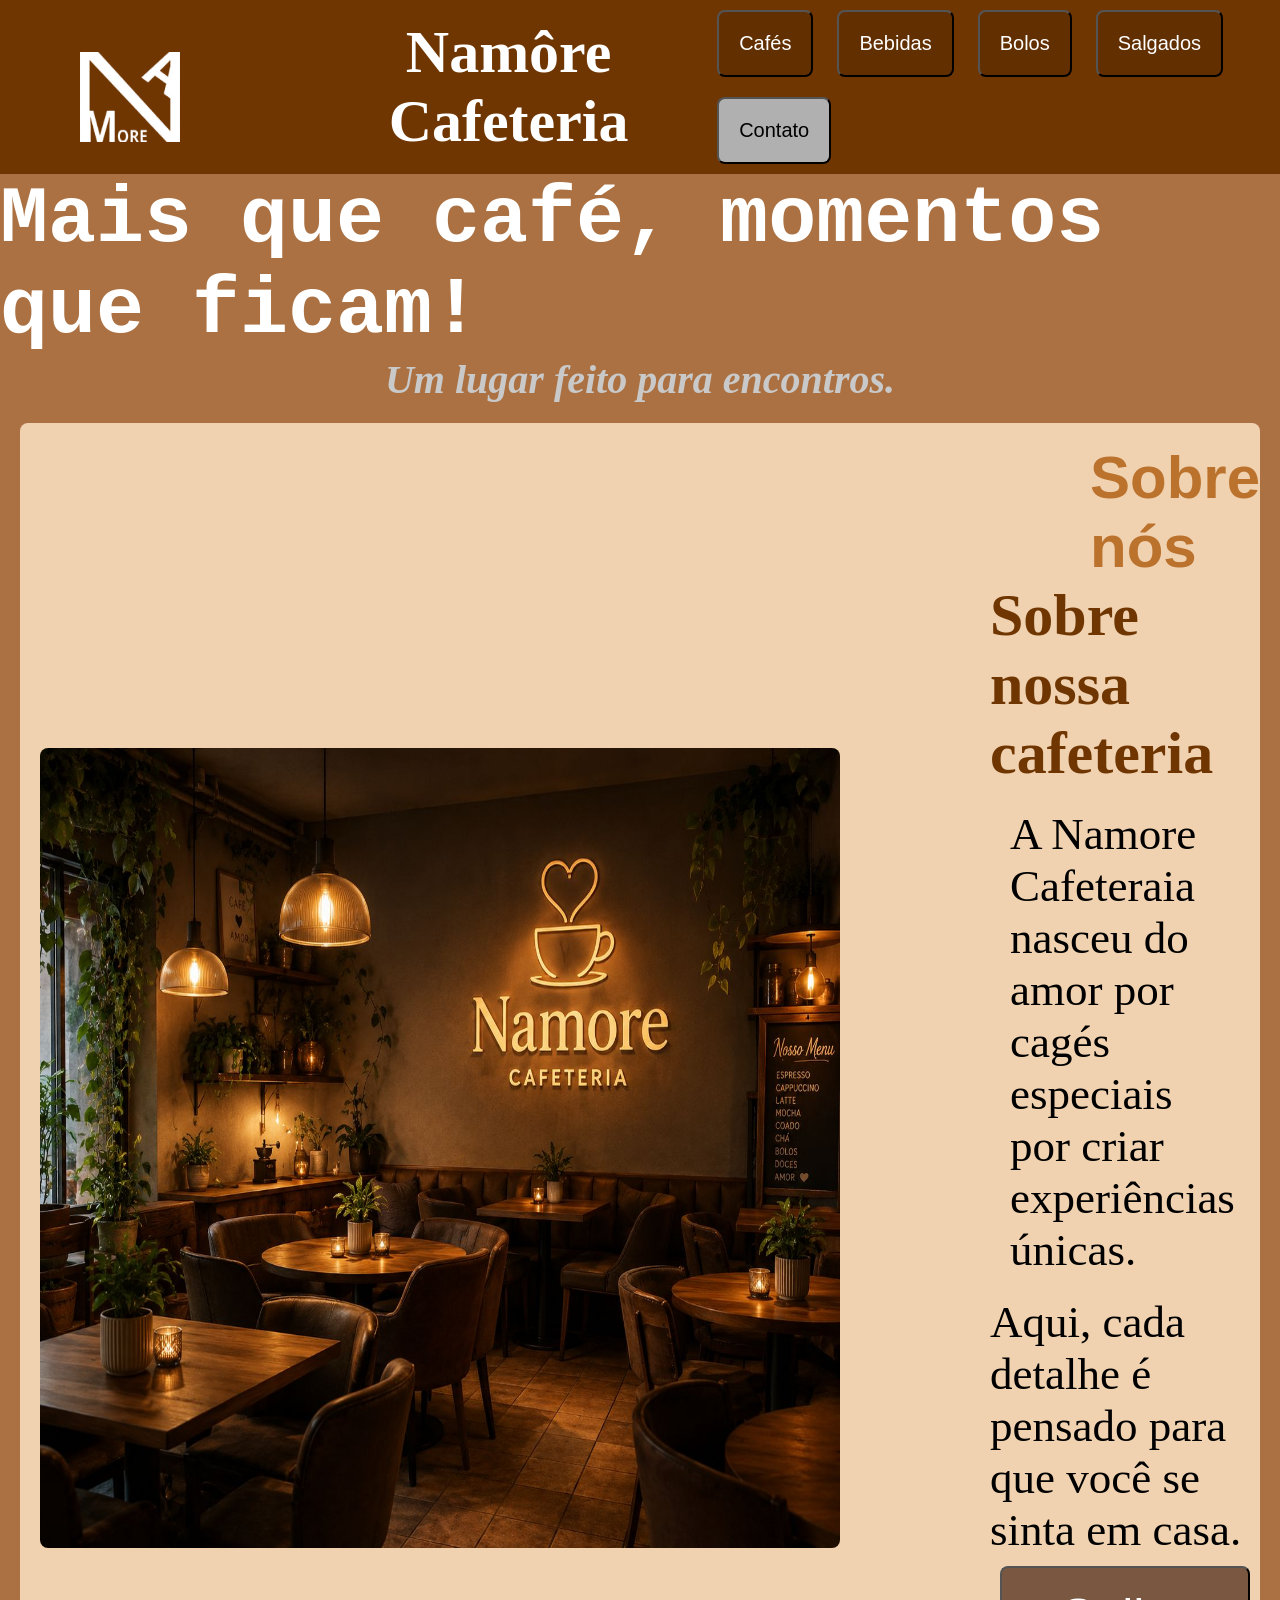
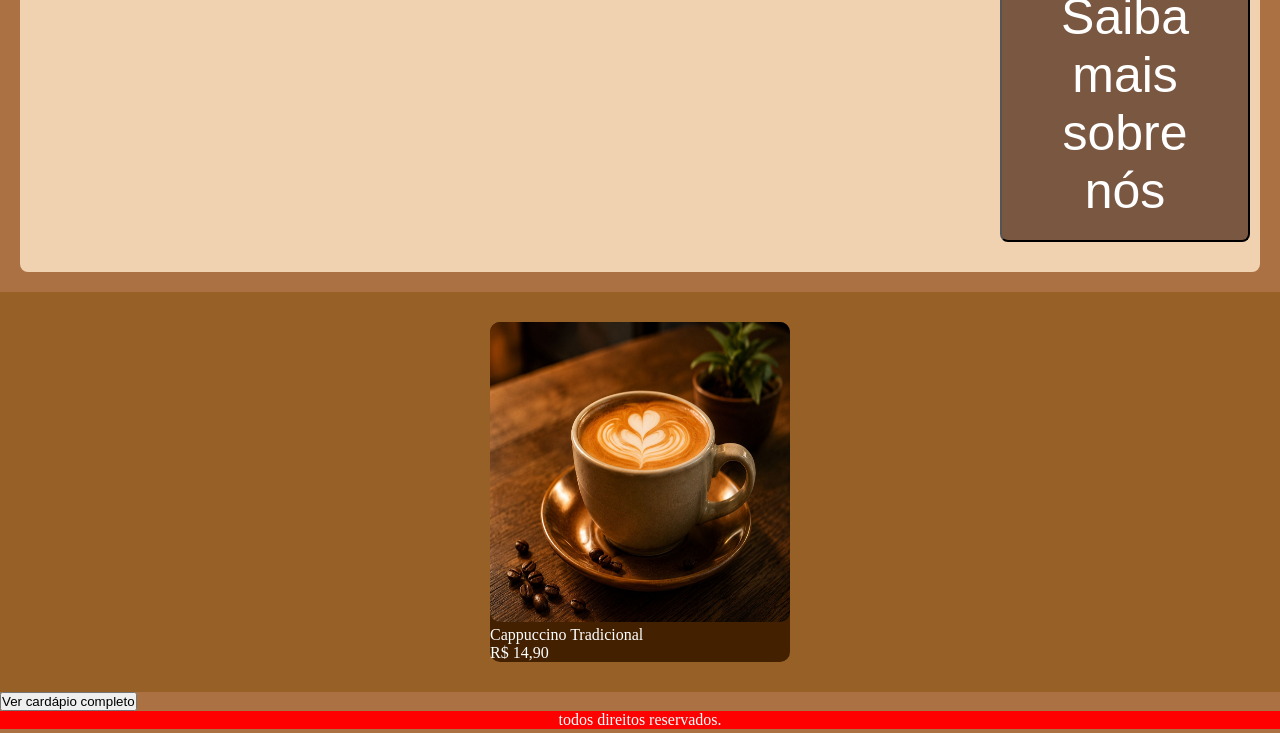
==== index.html @ a0cf293a "juntando com o trabalho do Davi" ====
<!DOCTYPE html>
<html lang="pt-br">
<head>
    <meta charset="UTF-8">
    <meta name="viewport" content="width=device-width, initial-scale=1.0">
    <title>Namôre Página</title>
    <link rel="stylesheet" href="style.css">
</head>
<body>
    <header>
        <div class="logo-nome">
            <img id="logo-cafeteria" src="logo-namore.png" alt="">
        </div>
        <h1 id="nome-cafeteria">Namôre Cafeteria</h1>
        <div class="botoes">
            <button id="produtos">Cafés</button>
            <button id="produtos">Bebidas</button>
            <button id="produtos">Bolos</button>
            <button id="produtos">Salgados</button>
            <button id="botao-contato">Contato</button>
        </div>
    </header>
    <div class="frases">
        <h2 id="frase-principal">Mais que café, momentos que ficam!</h2>
        <h3 id= "frase-secundaria">Um lugar feito para encontros.</h3>
    </div>
    
    <main>
        <section class="sobre">
            <img id="imagem-namore" src="sobre-namore.jpeg" alt="Imagem Namore">
            <div class="descricao">
                <h4>Sobre nós</h4>
                <h3>Sobre nossa cafeteria</h3>
                <p id="p-descricao-cafe">A Namore Cafeteraia nasceu do amor por cagés especiais por criar experiências únicas.</p>
                <p id="p-descricao-detalhe">Aqui, cada detalhe é pensado para que você se sinta em casa.</p>

                <a href="sobre-nos.html"><button id="botao-sobre">Saiba mais sobre nós</button></a>
            </div>
        </section>

        <section class="card-produtos">
            <div id="card-cafe">
                <img id="imagem-cappuccino"src="cappuccino.jpeg" alt="Cappuccino">
                <p id="descricao-produto">Cappuccino Tradicional</p>
                <p id="preco-produto">R$ 14,90</p>
            </div>

        </section>

        <a href="produtos.html"><button>Ver cardápio completo   </button></a>
    </main>

    <footer>
        <p>todos direitos reservados.</p>
    </footer>
</body>
</html>
---- style.css ----
*{
    margin: 0;
    padding: 0;
    box-sizing: border-box;
}

/*TAGS*/
body{
    background-color: rgb(171, 113, 66);
}

header{
    background-color: #703601;
    flex-direction:row;
    display: flex;
    justify-content: space-between;
    align-items: center;
}
footer{
    text-align: center;
    background-color: red;
    color: white;
}
h4{
    font-size: 60px;
    padding-left: 100px;
    color: #bb722d;
    font-family:'Trebuchet MS', 'Lucida Sans Unicode', 'Lucida Grande', 'Lucida Sans', Arial, sans-serif
}
h3{
    font-size: 60px;
    color: #703601;
}

#p-descricao-cafe{
    text-align: start;
    font-size: 45px;
    margin: 20px;
}

#p-descricao-detalhe{
    text-align: start;
    font-size: 45px;
}
/*ID's*/
#nome-cafeteria{
    font-size: 60px;
    padding-left: 50px ;
    display: flex;
    color: white;
    text-align: center;
}

#logo-cafeteria{
    width: 100px;
    height: 90px;
    margin: 20px 80px;
}

#produtos{
    font-size: 20px;
    margin: 10px;
    padding: 20px;
    color: white;
    cursor: pointer;
    background-color: #612F00;

    border-radius: 8px;
}

#botao-contato{
    font-size: 20px;
    margin: 10px;
    padding: 20px;
    color: rgb(0, 0, 0);
    background-color: #b0b0b0;
    cursor: pointer;

    border-radius: 8px;
}

#frase-principal{
    color: #ffffff;
    font-size: 80px;
    font-family:monospace;
}
 #frase-secundaria{
    font-size: 40px;
    font-style: italic;
    color: rgb(201, 201, 201);
 }

 #imagem-namore{
    border-radius: 8px;
    width: 800px;
    height: 800px;
 }

#botao-sobre{
    text-align: center;
    font-size: 50px;
    margin: 10px;
    padding: 20px;
    color: rgb(255, 255, 255);
    background-color: #7a5740;
    cursor: pointer;

    border-radius: 8px;
}

#imagem-cappuccino{
    border-radius: 10px;
    width: 300px;
    height: 300px;
}

#card-cafe{
    border-radius: 10px;
    background-color: #422000;
    margin: 30px;
}

#descricao-produto{
    color: white;
}

#preco-produto{
    color: white;
}
/*CLASSES*/
.frases{
    display: flex;
    align-items: center;
    flex-direction: column;
    
}
.logo-nome{
    margin-top: 20px;
    display: flex;
    align-items: center;
}

.sobre{
    background-color: rgb(240, 210, 176) ;
    margin: 20px;
    padding: 20px;

    border-radius: 8px;

    display: flex;
    align-items: center;
}
.descricao{
    text-align: start;
    display: flex;
    flex-direction: column;
    margin-left: 150px;
}

.card-produtos{
    background-color: #966026;
    display: flex;
    flex-direction: row;
    justify-content: center;
}
/*HOVERS*/
#produtos:hover{
    background-color: #874000;
}

#botao-contato:hover{
    background-color: rgb(222, 222, 222);
    color: black;
}
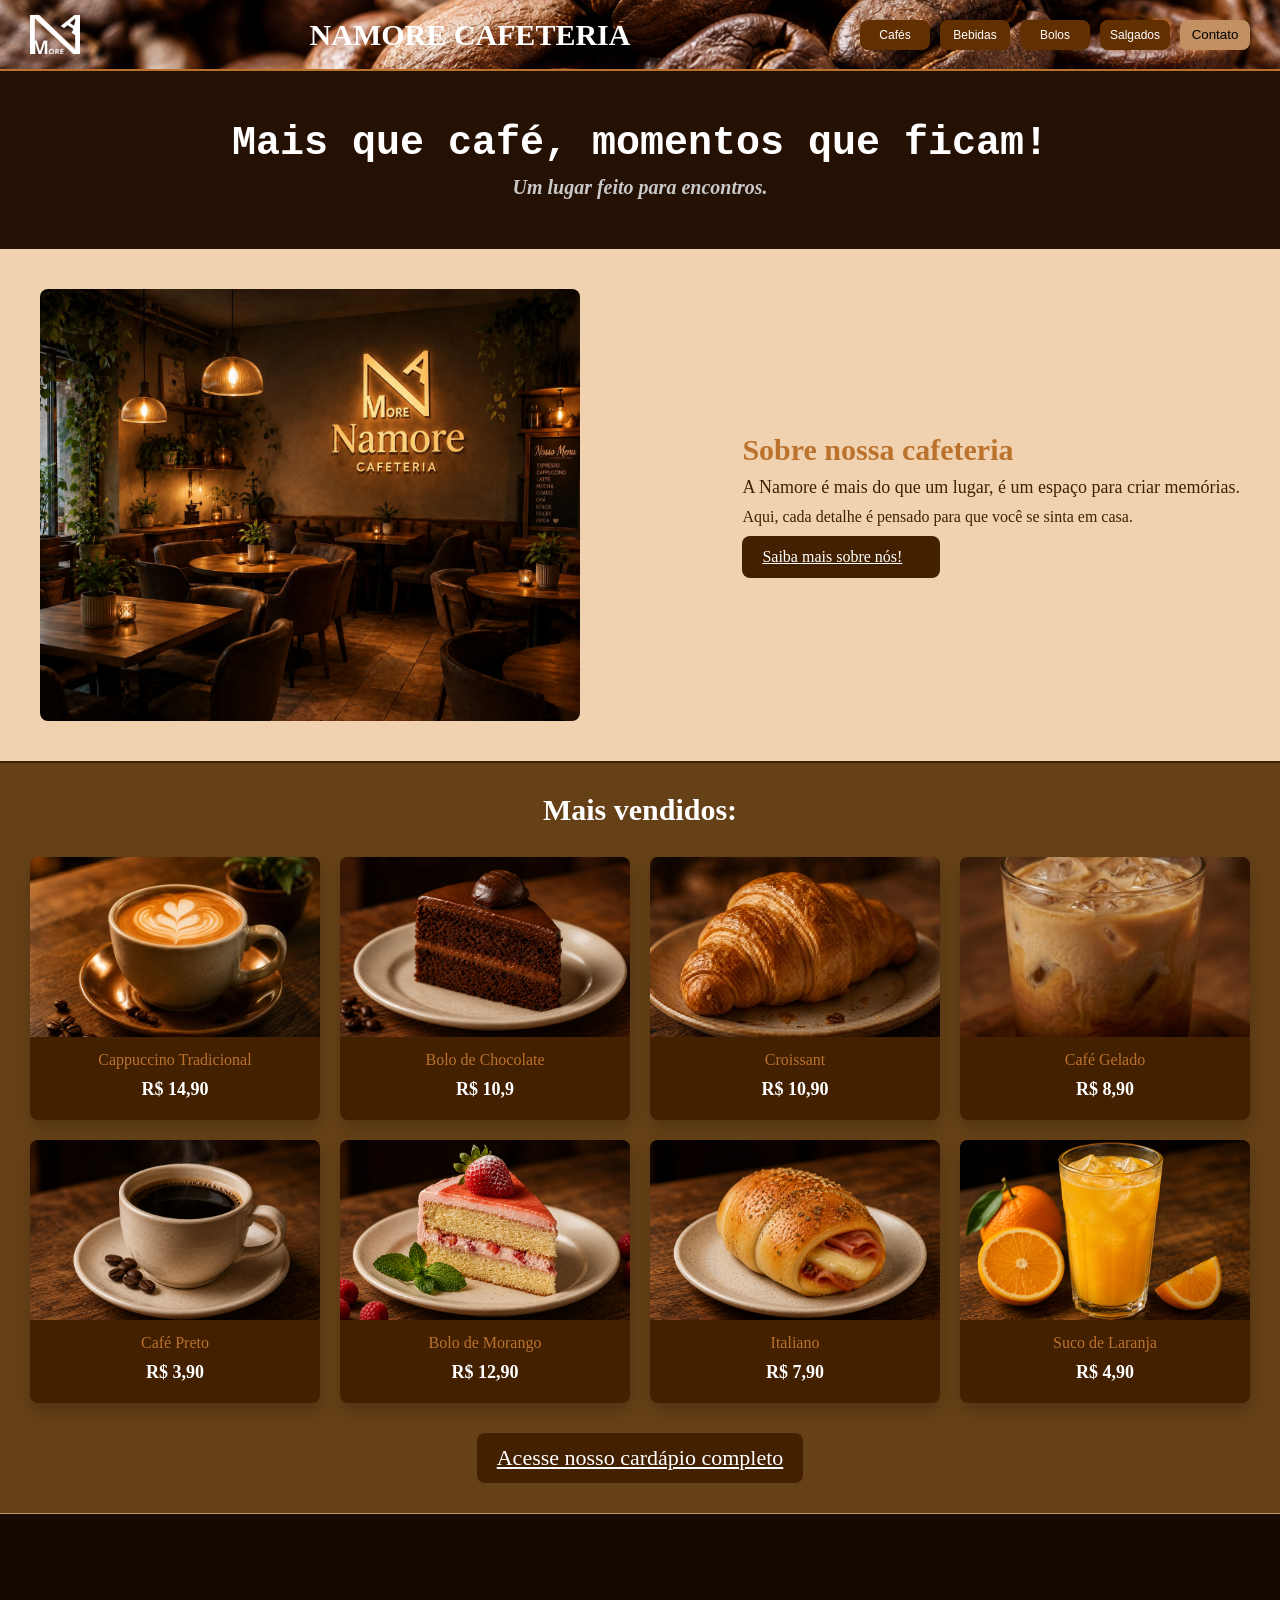
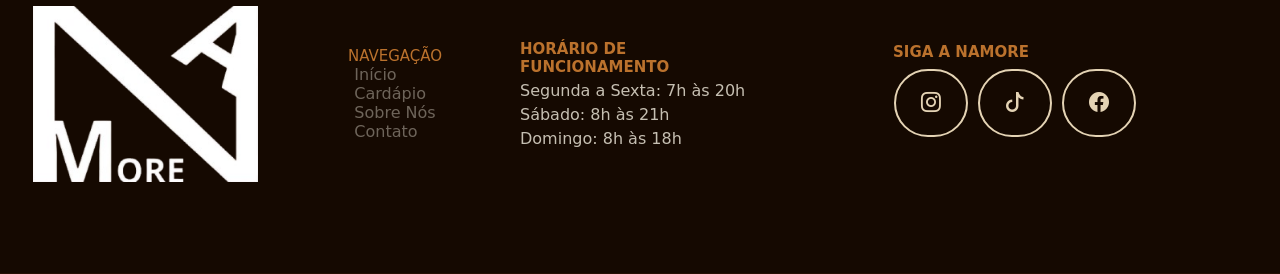
==== commit 02087782: "Arquivos atualizados - 01/06" ====
--- a/index.html
+++ b/index.html
@@ -1,57 +1,143 @@
-<!DOCTYPE html>
-<html lang="pt-br">
-<head>
-    <meta charset="UTF-8">
-    <meta name="viewport" content="width=device-width, initial-scale=1.0">
-    <title>Namôre Página</title>
-    <link rel="stylesheet" href="style.css">
-</head>
-<body>
-    <header>
-        <div class="logo-nome">
-            <img id="logo-cafeteria" src="logo-namore.png" alt="">
-        </div>
-        <h1 id="nome-cafeteria">Namôre Cafeteria</h1>
-        <div class="botoes">
-            <button id="produtos">Cafés</button>
-            <button id="produtos">Bebidas</button>
-            <button id="produtos">Bolos</button>
-            <button id="produtos">Salgados</button>
-            <button id="botao-contato">Contato</button>
-        </div>
-    </header>
-    <div class="frases">
-        <h2 id="frase-principal">Mais que café, momentos que ficam!</h2>
-        <h3 id= "frase-secundaria">Um lugar feito para encontros.</h3>
-    </div>
-    
-    <main>
-        <section class="sobre">
-            <img id="imagem-namore" src="sobre-namore.jpeg" alt="Imagem Namore">
-            <div class="descricao">
-                <h4>Sobre nós</h4>
-                <h3>Sobre nossa cafeteria</h3>
-                <p id="p-descricao-cafe">A Namore Cafeteraia nasceu do amor por cagés especiais por criar experiências únicas.</p>
-                <p id="p-descricao-detalhe">Aqui, cada detalhe é pensado para que você se sinta em casa.</p>
-
-                <a href="sobre-nos.html"><button id="botao-sobre">Saiba mais sobre nós</button></a>
-            </div>
-        </section>
-
-        <section class="card-produtos">
-            <div id="card-cafe">
-                <img id="imagem-cappuccino"src="cappuccino.jpeg" alt="Cappuccino">
-                <p id="descricao-produto">Cappuccino Tradicional</p>
-                <p id="preco-produto">R$ 14,90</p>
-            </div>
-
-        </section>
-
-        <a href="produtos.html"><button>Ver cardápio completo   </button></a>
-    </main>
-
-    <footer>
-        <p>todos direitos reservados.</p>
-    </footer>
-</body>
-</html>+<!DOCTYPE html>
+<html lang="pt-br">
+<head>
+    <meta charset="UTF-8">
+    <meta name="viewport" content="width=device-width, initial-scale=1.0">
+    <title>Namore Cafeteria</title>
+    <link rel="stylesheet" href="style.css">
+    <link rel="stylesheet" href="sobre/style-sobre.css">
+    <link rel="stylesheet" href="https://cdn.jsdelivr.net/npm/bootstrap-icons@1.11.3/font/bootstrap-icons.min.css">
+
+</head>
+<body>
+
+    <header>
+        <div class="logo-nome">
+            <img id="logo-cafeteria" src="img/logo-namore.png" alt="Logo Namore Cafeteria">
+        </div>
+
+        <h1 id="nome-cafeteria">NAMORE CAFETERIA</h1>
+
+        <div class="botoes">
+            <a href="#catalogo-produtos"><button class="botao-produto">Cafés</button></a>
+            <a href="#catalogo-produtos"><button class="botao-produto">Bebidas</button></a>
+            <a href="#catalogo-produtos"><button class="botao-produto">Bolos</button></a>
+            <a href="#catalogo-produtos"><button class="botao-produto">Salgados</button></a>
+            <a href="contato.html"><button class="botao-contato">Contato</button></a>
+        </div>
+    </header>
+
+    <section class="frases">
+        <h2 id="frase-principal">Mais que café, momentos que ficam!</h2>
+        <h3 id="frase-secundaria">Um lugar feito para encontros.</h3>
+    </section>
+
+    <main>
+        <section class="sobre">
+            <img id="imagem-namore" src="img/sobre-namore.png" alt="Imagem da cafeteria Namore">
+            <div class="descricao">
+                <h3>Sobre nossa cafeteria</h3>
+                <p id="p-descricao-cafe">A Namore é mais do que um lugar, é um espaço para criar memórias.</p>
+                <p id="p-descricao-detalhe">Aqui, cada detalhe é pensado para que você se sinta em casa.</p>
+                <a href="sobre-nos.html" class="link-botao">Saiba mais sobre nós!</a>
+            </div>
+        </section>
+
+        <section class="ctlg">
+            <h3 id="catalogo-produtos">Mais vendidos:</h3>
+            <section class="card-produtos">
+
+                <div class="cards">
+                    <img class="imagem-catalogo" src="img/cappuccino.jpeg" alt="Cappuccino Tradicional">
+                    <p class="descricao-produto">Cappuccino Tradicional</p>
+                    <p class="preco-produto">R$ 14,90</p>
+                </div>
+
+                <div class="cards">
+                    <img class="imagem-catalogo" src="img/bolo.png" alt="Bolo de Chocolate">
+                    <p class="descricao-produto">Bolo de Chocolate</p>
+                    <p class="preco-produto">R$ 10,9</p>
+                </div>
+
+                <div class="cards">
+                    <img class="imagem-catalogo" src="img/salgado.png" alt="Croissant">
+                    <p class="descricao-produto">Croissant</p>
+                    <p class="preco-produto">R$ 10,90</p>
+                </div>
+
+                <div class="cards">
+                    <img class="imagem-catalogo" src="img/bebida.png" alt="Café Gelado">
+                    <p class="descricao-produto">Café Gelado</p>
+                    <p class="preco-produto">R$ 8,90</p>
+                </div>
+
+                <div class="cards">
+                    <img class="imagem-catalogo" src="img/cafepreto.png" alt="Café Preto">
+                    <p class="descricao-produto">Café Preto</p>
+                    <p class="preco-produto">R$ 3,90</p>
+                </div>
+
+                <div class="cards">
+                    <img class="imagem-catalogo" src="img/bolo2.png" alt="Bolo de Morango">
+                    <p class="descricao-produto">Bolo de Morango</p>
+                    <p class="preco-produto">R$ 12,90</p>
+                </div>
+
+                <div class="cards">
+                    <img class="imagem-catalogo" src="img/italiano.png" alt="Italiano">
+                    <p class="descricao-produto">Italiano</p>
+                    <p class="preco-produto">R$ 7,90</p>
+                </div>
+
+                <div class="cards">
+                    <img class="imagem-catalogo" src="img/sucolaranja.png" alt="Suco de Laranja">
+                    <p class="descricao-produto">Suco de Laranja</p>
+                    <p class="preco-produto">R$ 4,90</p>
+                </div>
+            </section>
+            <a href="/cardapio/cardapio.html" id="botao-produtos">Acesse nosso cardápio completo</a>
+        </section>
+    </main>
+
+    <footer class="rodape">
+        <div id="logo-rodape">
+            <img src="img/logo-namore.png" alt="">
+        </div>
+
+        <div id="nav-rodape">
+            <h3>NAVEGAÇÃO</h3>
+            <ul>
+                <a href=""><li>Início</li></a>
+                <a href=""><li>Cardápio</li></a>
+                <a href=""><li>Sobre Nós</li></a>
+                <a href=""><li>Contato</li></a>
+            </ul>
+        </div>
+
+        <div id="infos-rodape">
+        <div id="nav-infos">
+            <h3>HORÁRIO DE FUNCIONAMENTO</h3>
+            <ul>
+                <li>Segunda a Sexta: 7h às 20h</li>
+                <li>Sábado: 8h às 21h</li>
+                <li>Domingo: 8h às 18h</li>
+            </ul>
+        </div>
+        </div>
+        
+        <div id="redes-sociais">
+            <h3>SIGA A NAMORE</h3>
+            <div id="icon-redes">
+                <ul>
+                    <a href="https://www.instagram.com" target="_blank"><li><i class="bi bi-instagram"></i></li></a>
+                    <a href="https://www.tiktok.com/" target="_blank"><li><i class="bi bi-tiktok"></i></li></a>
+                    <a href="https://www.facebook.com" target="_blank"><li><i class="bi bi-facebook"></i></li></a>
+                </ul>
+            </div>           
+        </div>
+    </footer>
+</div>
+
+
+</body>
+</html>
--- a/style.css
+++ b/style.css
@@ -1,176 +1,353 @@
-*{
-    margin: 0;
-    padding: 0;
-    box-sizing: border-box;
-}
-
-/*TAGS*/
-body{
-    background-color: rgb(171, 113, 66);
-}
-
-header{
-    background-color: #703601;
-    flex-direction:row;
-    display: flex;
-    justify-content: space-between;
-    align-items: center;
-}
-footer{
-    text-align: center;
-    background-color: red;
-    color: white;
-}
-h4{
-    font-size: 60px;
-    padding-left: 100px;
-    color: #bb722d;
-    font-family:'Trebuchet MS', 'Lucida Sans Unicode', 'Lucida Grande', 'Lucida Sans', Arial, sans-serif
-}
-h3{
-    font-size: 60px;
-    color: #703601;
-}
-
-#p-descricao-cafe{
-    text-align: start;
-    font-size: 45px;
-    margin: 20px;
-}
-
-#p-descricao-detalhe{
-    text-align: start;
-    font-size: 45px;
-}
-/*ID's*/
-#nome-cafeteria{
-    font-size: 60px;
-    padding-left: 50px ;
-    display: flex;
-    color: white;
-    text-align: center;
-}
-
-#logo-cafeteria{
-    width: 100px;
-    height: 90px;
-    margin: 20px 80px;
-}
-
-#produtos{
-    font-size: 20px;
-    margin: 10px;
-    padding: 20px;
-    color: white;
-    cursor: pointer;
-    background-color: #612F00;
-
-    border-radius: 8px;
-}
-
-#botao-contato{
-    font-size: 20px;
-    margin: 10px;
-    padding: 20px;
-    color: rgb(0, 0, 0);
-    background-color: #b0b0b0;
-    cursor: pointer;
-
-    border-radius: 8px;
-}
-
-#frase-principal{
-    color: #ffffff;
-    font-size: 80px;
-    font-family:monospace;
-}
- #frase-secundaria{
-    font-size: 40px;
-    font-style: italic;
-    color: rgb(201, 201, 201);
- }
-
- #imagem-namore{
-    border-radius: 8px;
-    width: 800px;
-    height: 800px;
- }
-
-#botao-sobre{
-    text-align: center;
-    font-size: 50px;
-    margin: 10px;
-    padding: 20px;
-    color: rgb(255, 255, 255);
-    background-color: #7a5740;
-    cursor: pointer;
-
-    border-radius: 8px;
-}
-
-#imagem-cappuccino{
-    border-radius: 10px;
-    width: 300px;
-    height: 300px;
-}
-
-#card-cafe{
-    border-radius: 10px;
-    background-color: #422000;
-    margin: 30px;
-}
-
-#descricao-produto{
-    color: white;
-}
-
-#preco-produto{
-    color: white;
-}
-/*CLASSES*/
-.frases{
-    display: flex;
-    align-items: center;
-    flex-direction: column;
-    
-}
-.logo-nome{
-    margin-top: 20px;
-    display: flex;
-    align-items: center;
-}
-
-.sobre{
-    background-color: rgb(240, 210, 176) ;
-    margin: 20px;
-    padding: 20px;
-
-    border-radius: 8px;
-
-    display: flex;
-    align-items: center;
-}
-.descricao{
-    text-align: start;
-    display: flex;
-    flex-direction: column;
-    margin-left: 150px;
-}
-
-.card-produtos{
-    background-color: #966026;
-    display: flex;
-    flex-direction: row;
-    justify-content: center;
-}
-/*HOVERS*/
-#produtos:hover{
-    background-color: #874000;
-}
-
-#botao-contato:hover{
-    background-color: rgb(222, 222, 222);
-    color: black;
-}
-
-
+* {
+    margin: 0;
+    padding: 0;
+    box-sizing: border-box;
+}
+
+/* Tags */
+body {
+    background-color: #1f0f00;
+    font-family: 'Trebuchet MS', Arial, sans-serif;
+    scroll-behavior: smooth;
+}
+
+header {
+    background-image: url('img/graos.png');
+    background-size: cover;
+    background-position: center;
+    border-bottom: 2px solid #bb722d;
+    display: flex;
+    justify-content: space-between;
+    align-items: center;
+    padding: 15px 30px;
+}
+
+main {
+    background-color: #664117;
+}
+
+footer {
+    background-color: #1f0f00;
+    padding: 20px;
+}
+
+h3 {
+    font-size: 30px;
+    color: #bb722d;
+}
+
+/* Classes */
+.logo-nome {
+    display: flex;
+    align-items: center;
+}
+
+.botoes {
+    display: flex;
+    gap: 10px;
+}
+
+.frases {
+    display: flex;
+    flex-direction: column;
+    align-items: center;
+    margin: 50px 20px;
+    text-align: center;
+}
+
+.sobre {
+    background-color: rgb(240, 210, 176);
+    border-bottom: 2px solid #422000;
+    display: flex;
+    align-items: center;
+    justify-content: space-between;
+    padding: 40px;
+    gap: 40px;
+}
+
+.descricao {
+    display: flex;
+    flex-direction: column;
+    gap: 10px;
+}
+
+.ctlg {
+    text-align: center;
+    padding: 30px;
+}
+
+.card-produtos {
+    display: grid;
+    grid-template-columns: repeat(4, 1fr);
+    gap: 20px;
+    margin-top: 30px;
+}
+
+.cards {
+    background-color: #422000;
+    border-radius: 8px;
+    overflow: hidden;
+    box-shadow: 1px 8px 16px rgba(0, 0, 0, 0.2);
+    transition: transform 0.3s ease;
+}
+
+.cards:hover {
+    transform: translateY(-5px);
+}
+
+.imagem-catalogo {
+    width: 100%;
+
+    height: 180px;
+
+    object-fit: cover;
+}
+
+.descricao-produto {
+    font-size: 16px;
+    color: #bb722d;
+    margin-top: 10px;
+}
+
+.preco-produto {
+    font-size: 18px;
+    color: white;
+    font-weight: bold;
+    margin: 10px 0 20px;
+}
+
+.informacoes {
+    background-color: #301700;
+    display: flex;
+    justify-content: space-between;
+    gap: 40px;
+    padding: 50px;
+    border-radius: 8px;
+}
+
+.informacoes-navegacao {
+    display: flex;
+    flex-direction: column;
+    gap: 15px;
+}
+
+.informacoes-social {
+    display: flex;
+    flex-direction: column;
+    gap: 15px;
+}
+
+.informacoes-contato {
+    display: flex;
+    flex-direction: column;
+    gap: 10px;
+    color: white;
+}
+
+.inf {
+    margin-bottom: 15px;
+}
+
+.botao-navegacao {
+    color: #dbdbdb;
+    transition: color 0.3s ease;
+}
+
+.botao-navegacao:hover {
+    color: white;
+}
+
+.botao-social {
+    color: #dbdbdb;
+    transition: color 0.3s ease;
+}
+
+.botao-social:hover {
+    color: white;
+}
+
+.link-botao {
+    display: inline-block;
+    background-color: #422000;
+    color: white;
+    width: 198px;
+    border: none;
+    border-radius: 8px;
+    padding: 12px 20px;
+    cursor: pointer;
+    transition: background-color 0.3s ease;
+}
+
+.link-botao:hover {
+    background-color: #874000;
+}
+
+.botao-produto {
+    font-size: 12px;
+    width: 70px;
+    height: 30px;
+    color: white;
+    background-color: #612f00;
+    border: none;
+    border-radius: 8px;
+    cursor: pointer;
+    transition: background-color 0.3s ease;
+}
+
+.botao-produto:hover {
+    background-color: #874000;
+}
+
+/* IDs */
+
+.botao-contato {
+    width: 70px;
+    height: 30px;
+    border: none;
+    border-radius: 8px;
+    background-color: #c29061;
+    color: rgb(0, 0, 0);
+    cursor: pointer;
+    transition: background-color 0.3s ease;
+}
+
+#botao-contato:hover {
+    background-color: #6b4a2d;
+    color: whitesmoke;
+}
+
+#logo-cafeteria {
+    width: 50px;
+    height: auto;
+}
+
+#nome-cafeteria {
+    color: white;
+    font-size: 30px;
+}
+
+#frase-principal {
+    color: white;
+    font-size: 40px;
+    font-family: monospace;
+}
+
+#frase-secundaria {
+    color: rgb(201, 201, 201);
+    font-size: 20px;
+    font-style: italic;
+    margin-top: 10px;
+}
+
+#imagem-namore {
+    width: 45%;
+    border-radius: 8px;
+}
+
+#p-descricao-cafe {
+    font-size: 18px;
+    color: #422000;
+}
+
+#p-descricao-detalhe {
+    font-size: 16px;
+    color: #422000;
+}
+
+#catalogo-produtos {
+    color: white;
+    margin-bottom: 10px;
+}
+
+#botao-produtos {
+    display: inline-block;
+    background-color: #422000;
+    color: white;
+    border: none;
+    border-radius: 8px;
+    padding: 12px 20px;
+    margin-top: 30px;
+    cursor: pointer;
+    transition: background-color 0.3s ease;
+    font-size: 22px;
+    font-family: Georgia, serif;
+}
+
+#botao-produtos:hover {
+    background-color: #874000;
+}
+
+#botao-sobre {
+    display: inline-block;
+    background-color: #422000;
+    color: white;
+    border: none;
+    border-radius: 8px;
+    padding: 12px 20px;
+    cursor: pointer;
+    transition: background-color 0.3s ease;
+}
+
+#botao-sobre:hover {
+    background-color: #874000;
+}
+
+/* Responsividade */
+
+@media (max-width: 1024px) {
+
+    .card-produtos {
+        grid-template-columns: repeat(2, 1fr);
+    }
+
+    .sobre {
+        flex-direction: column;
+
+        text-align: center;
+    }
+
+    #imagem-namore {
+        width: 100%;
+    }
+
+    .informacoes {
+        flex-direction: column;
+
+        text-align: center;
+    }
+}
+
+@media (max-width: 768px) {
+
+    header {
+        flex-direction: column;
+
+        gap: 20px;
+    }
+
+    .botoes {
+        flex-wrap: wrap;
+
+        justify-content: center;
+    }
+
+    .card-produtos {
+        grid-template-columns: 1fr;
+    }
+
+    #nome-cafeteria {
+        text-align: center;
+    }
+
+    #frase-principal {
+        font-size: 30px;
+    }
+
+    #frase-secundaria {
+        font-size: 18px;
+    }
+
+    h3 {
+        font-size: 24px;
+    }
+}
--- a/sobre/style-sobre.css
+++ b/sobre/style-sobre.css
@@ -0,0 +1,750 @@
+
+
+body{
+    background-color: #251004;
+    margin: 0 auto !important;
+font-family: "Palatino Linotype", "Book Antiqua", Palatino, serif;
+    
+}
+
+.sobre-nos{
+    background-image: 
+
+    url(https://i.ibb.co/mVFFkJDJ/background-sobre.png);
+    
+    background-size: cover;
+    background-color: #302e2e54;
+    display: flex;
+    align-items: center;
+    box-shadow:
+  0px 8px 15px -5px rgba(0, 0, 0, 1);
+}
+
+.sobre-nos h1{
+    font-weight: lighter;
+}
+
+#txt-sobre{
+    margin: 20vh;
+    z-index: 1;
+    padding: 90px;
+    text-shadow: 2px 2px 9px #000000;
+    border-radius: 90px;
+}
+
+#txt-sobre h1{
+    color: #fff;   
+    font-size: 90px;
+    z-index: 1;
+    margin-bottom: -20px;
+}
+
+#txt-sobre p{
+    color: #fff;
+    font-size: 22px;
+    text-align: left;
+    width: 80%;
+    font-family: sans-serif;
+}
+
+#txt-sobre button{
+    width: 220px;
+    height: 40px;
+    background-color: #6f624e;
+    border: none;
+    border-radius: 9px;
+    cursor: pointer;    
+    margin: 5px;
+    color: #fff;
+    font-weight: lighter;
+    font-size: 15px;
+}
+
+#txt-sobre button:hover{
+    scale: 1.05;
+    transition: 0.6s;
+}
+
+
+#nossa-historia{
+    background-color: #F6EFE8;
+    height: 100vh;  
+    display: flex;
+    align-items: center;
+    width: 100%;
+}
+
+#txt-nossa-historia{
+    width: 50%;
+    margin: 15%;
+}    
+#txt-nossa-historia p{
+    font-size: 17px;
+    width: 100%;    
+    text-align: justify;
+    font-family: sans-serif;
+
+}
+
+#txt-nossa-historia h3{
+    color: #251004;
+    font-size: 50px;
+    width: 100%;
+    margin-bottom: 15px;
+    text-align: left;
+}
+
+#img-nossa-historia{
+    width: 50%;
+}
+
+#img-nossa-historia img{
+    border-radius: 30px;
+    width: 450px;
+    margin-top: 30px;  
+    margin-right: 150px;
+}
+
+#ns{
+    color:  #b89b72;
+}
+
+#linha {
+    margin-top: -6  0px !important;
+}
+
+.nossos-valores{
+    background-color: #ecd9c7;
+    align-items: center;
+    justify-content: center;
+    display: flex;
+    flex-direction: column;
+    height: 50vh;
+
+}
+
+.nossos-valores p{
+
+}
+
+.nossos-valores h4{
+    font-size: 22px;
+    text-align: center;
+    padding-top: 30px;
+}
+
+.nossos-valores h3{
+    margin-top: -2px;
+    color: #3e372c;
+}
+
+#valores{
+    display: flex;
+    align-items: center;
+    justify-content: center;
+    margin: 0 auto;
+}
+
+#titulo-valores{
+}
+
+#valores .box{
+    width: 250px;
+    margin: 50px;
+    margin-top: 20px;
+}
+
+#valores .box{
+    text-align: center;
+}
+
+.box h3{
+    font-size: 32px;
+}
+.box p{
+    font-size: 18px;
+}
+#box img{
+    width: 190px;
+}
+
+.bi-flower1{
+    font-size: 25px;
+    color:  #b89b72;
+}
+
+i{
+    color: #4d2109;
+    z-index: 1;
+    font-size: 35px;
+}
+
+#divisoria-horizontal{
+    display: flex;
+}
+
+.divider{
+    display: flex;
+    align-items: center;
+    gap: 15px;
+}
+
+.divider::before,
+.divider::after{
+    content: "";
+    width: 80px;
+    height: 2px;
+    background-color: #b89b72;
+}
+
+.divider span{
+    color: #b89b72;
+    font-size: 18px;
+}
+
+/*---*/
+
+.divider2{
+    display: flex;
+    align-items: center;
+    justify-content: center;
+    gap: 15px;
+    margin: -10px 0;
+}
+
+.divider22::before,
+.divider2::after{
+    content: "";
+    width: 2px;
+    height: 150px;
+    background-color: #bda5848a;
+}
+
+.divider2 span{
+    color: #b89b72;
+    font-size: 18px;
+}
+
+.container{
+    width: 1080px !important;
+    max-width: 1200px!important;      
+    margin: 0 auto!important;         
+    padding: 0 20px!important;
+}
+
+.nossa-promessa{
+    background-image: url(https://i.ibb.co/Q4d7Xdm/fachada-loja2.png);
+    background-size: cover;    
+    height: 50vh;
+    align-items: center;
+    justify-content: center;
+    display: flex;
+    flex-direction: column;
+
+}
+
+#txt-promessa {
+    color: #e4e4e4;
+    width: 50%;     
+    margin-left: 100vh;
+    
+}
+
+#txt-promessa h3{
+    font-size: 38px;
+    width: 60%;
+    font-weight: lighter;
+    margin: 15px 0px;
+}
+
+#txt-promessa p{
+    font-family: system-ui, -apple-system, BlinkMacSystemFont, 'Segoe UI', Roboto, Oxygen, Ubuntu, Cantarell, 'Open Sans', 'Helvetica Neue', sans-serif;
+    width: 55vh;
+    font-weight: 400;
+
+}
+
+.rodape{
+    background-color: #150901;
+    height: 40vh;
+    display: flex;
+    justify-content: space-between;
+    border-top: 1px solid #b89b72;
+}
+
+#logo-rodape{
+    width: 25%;
+    justify-content: center;
+    align-items: center;
+    display: flex;
+
+}
+
+#logo-rodape img{
+    width: 25vh;
+}
+
+#nav-rodape{
+    width: 25%;
+    justify-content: center;
+    align-items: center;
+    display: flex;
+    flex-direction: column;
+    color: #b89b72;
+    }
+
+#nav-rodape h3{
+    font-family: system-ui, -apple-system, BlinkMacSystemFont, 'Segoe UI', Roboto, Oxygen, Ubuntu, Cantarell, 'Open Sans', 'Helvetica Neue', sans-serif;
+    font-weight: 500;
+    font-size: 15px;
+}
+
+#nav-rodape ul{
+    list-style-type: none;
+}
+#nav-rodape li{
+    color: #e2dccedc;
+    font-family: system-ui, -apple-system, BlinkMacSystemFont, 'Segoe UI', Roboto, Oxygen, Ubuntu, Cantarell, 'Open Sans', 'Helvetica Neue', sans-serif;
+    font-weight: 500;
+}
+
+#nav-rodape a{
+    text-decoration: none;
+        opacity: 0.5;
+
+    }
+
+#nav-rodape a:hover{
+    cursor: pointer;
+    opacity: 1;
+    transition: 0.5s;
+}
+#infos-rodape{
+    width: 25%;
+    justify-content: center;
+    align-items: center;
+    display: flex;
+    flex-direction: column;
+    color: #b89b72;
+    }
+
+#nav-infos h3{
+    font-family: system-ui, -apple-system, BlinkMacSystemFont, 'Segoe UI', Roboto, Oxygen, Ubuntu, Cantarell, 'Open Sans', 'Helvetica Neue', sans-serif;
+    font-size: 15px;
+}
+
+#nav-infos li {
+    list-style-type: none;
+    color: #e2dccedc;
+    margin-top: 5px;
+    font-family: system-ui, -apple-system, BlinkMacSystemFont, 'Segoe UI', Roboto, Oxygen, Ubuntu, Cantarell, 'Open Sans', 'Helvetica Neue', sans-serif;
+    font-weight: 500;
+}
+
+#redes-sociais{
+    width: 25%;
+    justify-content: center;
+    align-items: center;
+    display: flex;
+    flex-direction: column;
+    color: #b89b72;
+    margin: 90px;
+}
+
+#redes-sociais h3{
+    font-family: system-ui, -apple-system, BlinkMacSystemFont, 'Segoe UI', Roboto, Oxygen, Ubuntu, Cantarell, 'Open Sans', 'Helvetica Neue', sans-serif;
+    font-size: 15px;
+    margin-left: -12vh;
+    
+}
+
+#icon-redes{
+    padding: 30px;
+}
+
+#icon-redes ul{
+    display: flex;
+    
+}
+
+#icon-redes li {
+    list-style-type: none;
+    color: #e2dccedc;
+    font-family: system-ui, -apple-system, BlinkMacSystemFont, 'Segoe UI', Roboto, Oxygen, Ubuntu, Cantarell, 'Open Sans', 'Helvetica Neue', sans-serif;
+}
+
+#icon-redes{
+
+}
+
+#icon-redes i{
+    font-size: 20px;
+    padding: 20px 25px;
+    border: 2px solid #e4d3b4;
+    border-radius: 90px;
+    margin: 5px;
+    color:  #e4d3b4;;
+}
+
+@media (max-width: 768px) {
+    .container {
+    }
+
+    .sobre-nos{
+        height: 95vh;
+        background-position: -85vh !important;
+    }
+
+
+    #txt-sobre{
+        margin: 0 !important;
+        padding: none;
+        margin-top: 90px !important;
+    }
+
+    #txt-sobre h1{
+        font-size: 48px !important;
+        margin-bottom: none !important;
+        text-align: left;
+    }
+
+    #txt-sobre p{
+        font-size: 18px;
+        width: 100%;
+        text-align: left;
+        padding-top:20px;
+        padding-bottom: 20px;
+    }
+
+
+    #txt-sobre button{
+    width: 220px;
+    height: 40px;
+    background-color: #6f624e;
+    border: none;
+    border-radius: 9px;
+    cursor: pointer;    
+    margin: -5px;
+    color: #fff;
+    font-weight: lighter;
+    font-size: 15px;
+    justify-content: center;
+}
+
+    #txt-sobre button:hover{
+    scale: 1.05;
+    transition: 0.6s;
+}
+
+
+
+    #nossa-historia{
+    background-color: #F6EFE8;
+    height: 100vh;  
+    display: block !important;
+    padding-left: 50px;
+    }
+
+#txt-nossa-historia{
+    display: block;
+    margin: 0 auto;
+    width: 100%;
+}    
+#txt-nossa-historia p{
+    font-size: 16px;
+    width: 80%;    
+    text-align: justify;
+    font-family: sans-serif;
+
+}
+
+#txt-nossa-historia h3{
+    color: #251004;
+    font-size: 40px;
+    width: 100% !important;
+    text-align: left;
+    
+
+}
+
+#img-nossa-historia{
+    
+}
+
+#img-nossa-historia img{
+    width: 35vh;
+    margin: 0 auto;
+    display: flex;
+    align-items: center;
+    margin-top: 30px;
+}
+
+#ns{
+    text-align: left !important;
+    color:  #b89b72;
+    padding-top: 30px;
+    padding-bottom: 5px;
+}
+
+#linha {
+    margin-top: -2  0px !important;
+}
+
+.divider{
+    align-items: center;
+    gap: 45px;
+    margin-top: -15px;
+}
+
+
+.nossos-valores{
+    display: flex !important;
+    flex-direction: column !important;
+    height: 150vh;
+
+}
+
+.nossos-valores p{
+
+}
+
+.nossos-valores h4{
+    font-size: 22px;
+    text-align: center;
+    padding-top: 10px !important;
+    padding-bottom: 20px;
+    
+}
+
+.nossos-valores h3{
+    margin-top: 2px !important;
+    color: #3e372c;
+    padding:5px;
+}
+
+#valores{
+    display: block !important;
+    align-items: center;
+    justify-content: center;
+    margin: 0 auto;
+}
+
+#titulo-valores{
+}
+
+#valores .box{
+    padding: 5px;
+}
+
+#valores .box{
+    text-align: center;
+}
+
+.box h3{
+    font-size: 32px;
+}
+.box p{
+    font-size: 18px;
+}
+#box img{
+    width: 190px;
+}
+
+.bi-flower1{
+    font-size: 25px;
+    color:  #b89b72;
+}
+
+i{
+    color: #4d2109;
+    z-index: 1;
+    font-size: 35px;
+}
+
+#divisoria-horizontal{
+    display: flex;
+}
+
+.divider{
+    display: flex;
+    align-items: center;
+    gap: 15px;
+}
+
+.divider::before,
+.divider::after{
+    content: "";
+    width: 110px;
+    height: 2px;
+    background-color: #b89b72;
+}
+
+.divider span{
+    color: #b89b72;
+    font-size: 18px;
+}
+
+.divider2{
+    display: none;
+
+}
+.container{
+    width: 100% !important;
+    margin: 0 auto!important;         
+    padding: 0px 20px!important;
+            flex-direction: column; 
+
+}
+
+.nossa-promessa{
+    background-image: url(https://i.ibb.co/Q4d7Xdm/fachada-loja2.png);
+    background-size: cover;    
+    height: 65vh !important;
+    display: block !important;
+    background-position: -80vh;
+    width: 100% !important;
+    display: grid !important;
+}
+
+#txt-promessa {
+    color: #e4e4e4;
+    margin: 0 auto !important;  
+    width: 80% !important;
+    margin-left: 0vh;  
+}
+
+#txt-promessa h3{
+    font-size: 28px;
+    font-weight: bold;
+    width: 100%;
+    text-align: left;
+}
+
+#txt-promessa p{
+    font-family: system-ui, -apple-system, BlinkMacSystemFont, 'Segoe UI', Roboto, Oxygen, Ubuntu, Cantarell, 'Open Sans', 'Helvetica Neue', sans-serif;
+    font-weight: 400;
+    text-align: left;
+    width: 100% !important;
+    font-size: 14px !important;
+    
+}
+
+.rodape{
+    background-color: #150901;
+    height: 60vh;
+    display: flex;
+    border-top: 1px solid #b89b72;
+    width: 100% !important;
+    justify-content: center !important;
+    flex-direction: column;
+}
+
+
+#logo-rodape{
+    width: 100%;
+    justify-content: center;
+    align-items: center;
+}
+
+#logo-rodape img{
+    width: 15vh;
+}
+
+#nav-rodape{
+    display: none;
+    }
+
+#nav-rodape h3{
+    font-family: system-ui, -apple-system, BlinkMacSystemFont, 'Segoe UI', Roboto, Oxygen, Ubuntu, Cantarell, 'Open Sans', 'Helvetica Neue', sans-serif;
+    font-weight: 500;
+    margin-bottom: -5px;
+    font-size: 15px;
+    margin-left: -6vh;
+}
+
+#nav-rodape ul{
+    list-style-type: none;
+}
+#nav-rodape li{
+    margin-left: -11vh;
+    color: #e2dccedc;
+    font-family: system-ui, -apple-system, BlinkMacSystemFont, 'Segoe UI', Roboto, Oxygen, Ubuntu, Cantarell, 'Open Sans', 'Helvetica Neue', sans-serif;
+    font-weight: 500;
+}
+
+#nav-rodape a{
+    text-decoration: none;
+        opacity: 0.5;
+
+    }
+
+#nav-rodape a:hover{
+    cursor: pointer;
+    opacity: 1;
+    transition: 0.5s;
+}
+#infos-rodape{
+    width: 100%;
+    justify-content: center;
+    align-items: center;
+    display: flex;
+    flex-direction: column;
+    color: #b89b72;
+    }
+
+#nav-infos h3{
+    font-family: system-ui, -apple-system, BlinkMacSystemFont, 'Segoe UI', Roboto, Oxygen, Ubuntu, Cantarell, 'Open Sans', 'Helvetica Neue', sans-serif;
+    font-size: 15px;
+    text-align: center;
+}
+
+#nav-infos li {
+    list-style-type: none;
+    margin-left: -5vh;
+    color: #e2dccedc;
+    margin-top: 5px;
+    font-family: system-ui, -apple-system, BlinkMacSystemFont, 'Segoe UI', Roboto, Oxygen, Ubuntu, Cantarell, 'Open Sans', 'Helvetica Neue', sans-serif;
+    font-weight: 500;
+    text-align: center;
+}
+
+#redes-sociais{
+    width: 100%;
+    display: flex;
+    color: #b89b72;
+    margin: 0 auto !important;
+}
+
+#redes-sociais h3{
+    font-family: system-ui, -apple-system, BlinkMacSystemFont, 'Segoe UI', Roboto, Oxygen, Ubuntu, Cantarell, 'Open Sans', 'Helvetica Neue', sans-serif;
+    font-size: 15px;
+    margin: 0 auto !important;
+    margin-left: 16vh !important;
+}
+
+#icon-redes ul{
+    display: flex;
+    width: 100%;
+}
+
+#icon-redes li {
+    list-style-type: none;
+    color: #e2dccedc;
+    font-family: system-ui, -apple-system, BlinkMacSystemFont, 'Segoe UI', Roboto, Oxygen, Ubuntu, Cantarell, 'Open Sans', 'Helvetica Neue', sans-serif;
+}
+
+#icon-redes{
+    margin: 0 auto !important;
+    align-items: center;
+    margin-left: 5vh !important;
+}
+
+#icon-redes i{
+    font-size: 20px;
+    padding: 20px 25px;
+    border: 2px solid #e4d3b4;
+    border-radius: 90px;
+    margin: 5px;
+    color:  #e4d3b4;;
+}
+}
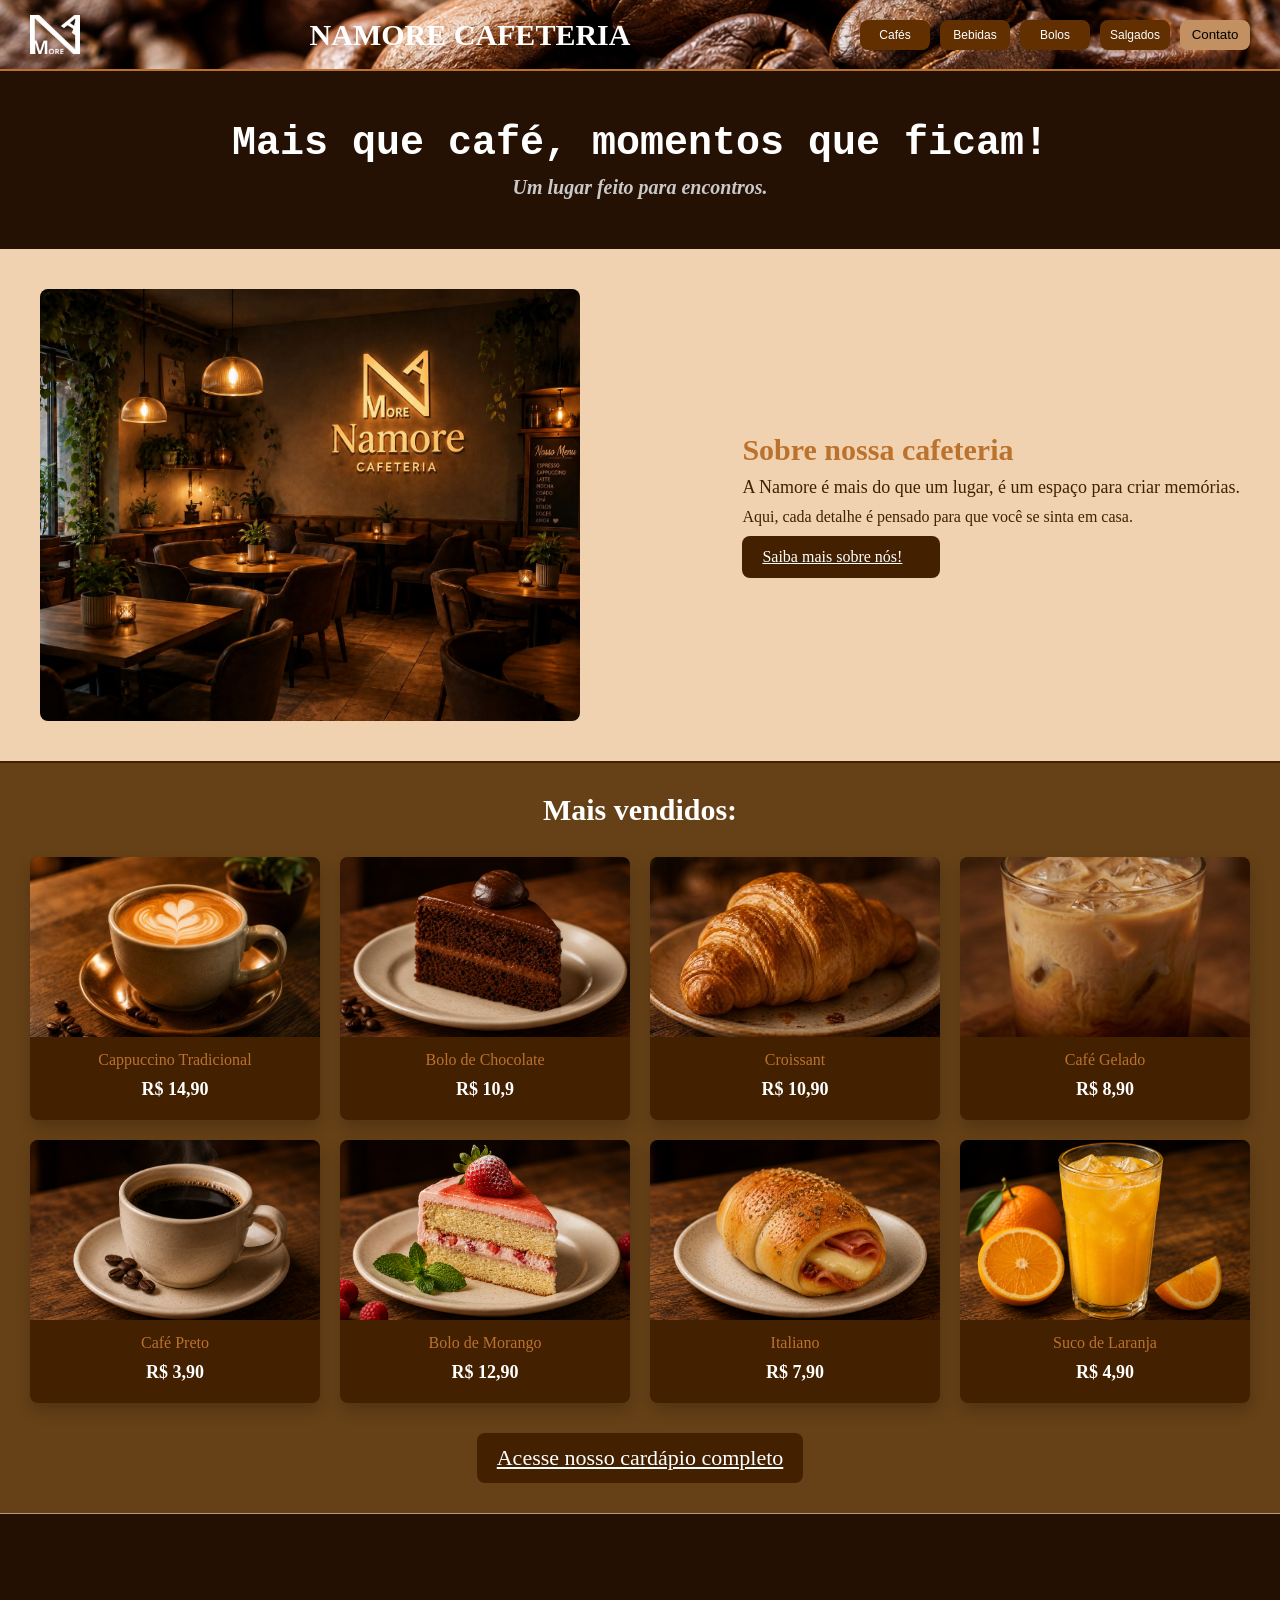
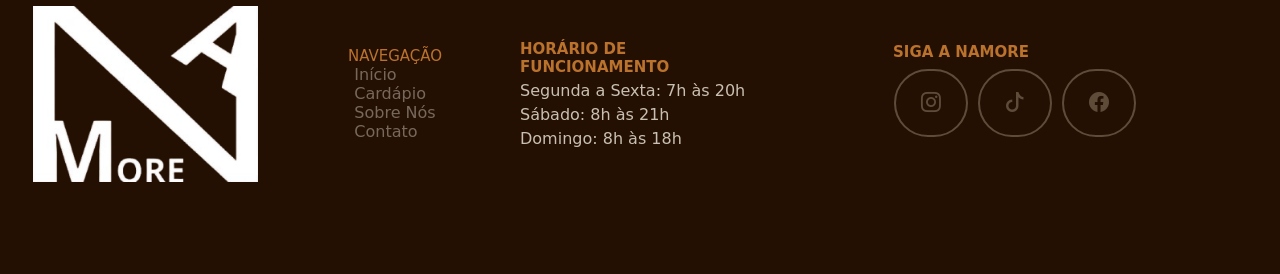
==== commit 2eba1d3e: "atualizacoes + pagina de contato" ====
--- a/index.html
+++ b/index.html
@@ -4,16 +4,15 @@
     <meta charset="UTF-8">
     <meta name="viewport" content="width=device-width, initial-scale=1.0">
     <title>Namore Cafeteria</title>
-    <link rel="stylesheet" href="style.css">
+    <link rel="stylesheet" href="index/style.css">
     <link rel="stylesheet" href="sobre/style-sobre.css">
     <link rel="stylesheet" href="https://cdn.jsdelivr.net/npm/bootstrap-icons@1.11.3/font/bootstrap-icons.min.css">
-
 </head>
 <body>
 
     <header>
         <div class="logo-nome">
-            <img id="logo-cafeteria" src="img/logo-namore.png" alt="Logo Namore Cafeteria">
+            <img id="logo-cafeteria" src="index/img/logo-namore.png" alt="Logo Namore Cafeteria">
         </div>
 
         <h1 id="nome-cafeteria">NAMORE CAFETERIA</h1>
@@ -34,7 +33,7 @@
 
     <main>
         <section class="sobre">
-            <img id="imagem-namore" src="img/sobre-namore.png" alt="Imagem da cafeteria Namore">
+            <img id="imagem-namore" src="index/img/sobre-namore.png" alt="Imagem da cafeteria Namore">
             <div class="descricao">
                 <h3>Sobre nossa cafeteria</h3>
                 <p id="p-descricao-cafe">A Namore é mais do que um lugar, é um espaço para criar memórias.</p>
@@ -48,69 +47,69 @@
             <section class="card-produtos">
 
                 <div class="cards">
-                    <img class="imagem-catalogo" src="img/cappuccino.jpeg" alt="Cappuccino Tradicional">
+                    <img class="imagem-catalogo" src="index/img/cappuccino.jpeg" alt="Cappuccino Tradicional">
                     <p class="descricao-produto">Cappuccino Tradicional</p>
                     <p class="preco-produto">R$ 14,90</p>
                 </div>
 
                 <div class="cards">
-                    <img class="imagem-catalogo" src="img/bolo.png" alt="Bolo de Chocolate">
+                    <img class="imagem-catalogo" src="index/img/bolo.png" alt="Bolo de Chocolate">
                     <p class="descricao-produto">Bolo de Chocolate</p>
                     <p class="preco-produto">R$ 10,9</p>
                 </div>
 
                 <div class="cards">
-                    <img class="imagem-catalogo" src="img/salgado.png" alt="Croissant">
+                    <img class="imagem-catalogo" src="index/img/salgado.png" alt="Croissant">
                     <p class="descricao-produto">Croissant</p>
                     <p class="preco-produto">R$ 10,90</p>
                 </div>
 
                 <div class="cards">
-                    <img class="imagem-catalogo" src="img/bebida.png" alt="Café Gelado">
+                    <img class="imagem-catalogo" src="index/img/bebida.png" alt="Café Gelado">
                     <p class="descricao-produto">Café Gelado</p>
                     <p class="preco-produto">R$ 8,90</p>
                 </div>
 
                 <div class="cards">
-                    <img class="imagem-catalogo" src="img/cafepreto.png" alt="Café Preto">
+                    <img class="imagem-catalogo" src="index/img/cafepreto.png" alt="Café Preto">
                     <p class="descricao-produto">Café Preto</p>
                     <p class="preco-produto">R$ 3,90</p>
                 </div>
 
                 <div class="cards">
-                    <img class="imagem-catalogo" src="img/bolo2.png" alt="Bolo de Morango">
+                    <img class="imagem-catalogo" src="index/img/bolo2.png" alt="Bolo de Morango">
                     <p class="descricao-produto">Bolo de Morango</p>
                     <p class="preco-produto">R$ 12,90</p>
                 </div>
 
                 <div class="cards">
-                    <img class="imagem-catalogo" src="img/italiano.png" alt="Italiano">
+                    <img class="imagem-catalogo" src="index/img/italiano.png" alt="Italiano">
                     <p class="descricao-produto">Italiano</p>
                     <p class="preco-produto">R$ 7,90</p>
                 </div>
 
                 <div class="cards">
-                    <img class="imagem-catalogo" src="img/sucolaranja.png" alt="Suco de Laranja">
+                    <img class="imagem-catalogo" src="index/img/sucolaranja.png" alt="Suco de Laranja">
                     <p class="descricao-produto">Suco de Laranja</p>
                     <p class="preco-produto">R$ 4,90</p>
                 </div>
             </section>
-            <a href="/cardapio/cardapio.html" id="botao-produtos">Acesse nosso cardápio completo</a>
+            <a href="cardapio.html" id="botao-produtos">Acesse nosso cardápio completo</a>
         </section>
     </main>
 
     <footer class="rodape">
         <div id="logo-rodape">
-            <img src="img/logo-namore.png" alt="">
+            <img src="index/img/logo-namore.png" alt="">
         </div>
 
         <div id="nav-rodape">
             <h3>NAVEGAÇÃO</h3>
             <ul>
-                <a href=""><li>Início</li></a>
-                <a href=""><li>Cardápio</li></a>
-                <a href=""><li>Sobre Nós</li></a>
-                <a href=""><li>Contato</li></a>
+                <a href="index.html"><li>Início</li></a>
+                <a href="cardapio.html"><li>Cardápio</li></a>
+                <a href="sobre-nos.html"><li>Sobre Nós</li></a>
+                <a href="contato.html"><li>Contato</li></a>
             </ul>
         </div>
 
@@ -135,7 +134,7 @@
                 </ul>
             </div>           
         </div>
-    </footer>
+    </footer>   
 </div>
 
 
--- a/index/style.css
+++ b/index/style.css
@@ -0,0 +1,353 @@
+* {
+    margin: 0;
+    padding: 0;
+    box-sizing: border-box;
+}
+
+/* Tags */
+body {
+    background-color: #1f0f00;
+    font-family: 'Trebuchet MS', Arial, sans-serif;
+    scroll-behavior: smooth;
+}
+
+header {
+    background-image: url('img/graos.png');
+    background-size: cover;
+    background-position: center;
+    border-bottom: 2px solid #bb722d;
+    display: flex;
+    justify-content: space-between;
+    align-items: center;
+    padding: 15px 30px;
+}
+
+main {
+    background-color: #664117;
+}
+
+footer {
+    background-color: #1f0f00;
+    padding: 20px;
+}
+
+h3 {
+    font-size: 30px;
+    color: #bb722d;
+}
+
+/* Classes */
+.logo-nome {
+    display: flex;
+    align-items: center;
+}
+
+.botoes {
+    display: flex;
+    gap: 10px;
+}
+
+.frases {
+    display: flex;
+    flex-direction: column;
+    align-items: center;
+    margin: 50px 20px;
+    text-align: center;
+}
+
+.sobre {
+    background-color: rgb(240, 210, 176);
+    border-bottom: 2px solid #422000;
+    display: flex;
+    align-items: center;
+    justify-content: space-between;
+    padding: 40px;
+    gap: 40px;
+}
+
+.descricao {
+    display: flex;
+    flex-direction: column;
+    gap: 10px;
+}
+
+.ctlg {
+    text-align: center;
+    padding: 30px;
+}
+
+.card-produtos {
+    display: grid;
+    grid-template-columns: repeat(4, 1fr);
+    gap: 20px;
+    margin-top: 30px;
+}
+
+.cards {
+    background-color: #422000;
+    border-radius: 8px;
+    overflow: hidden;
+    box-shadow: 1px 8px 16px rgba(0, 0, 0, 0.2);
+    transition: transform 0.3s ease;
+}
+
+.cards:hover {
+    transform: translateY(-5px);
+}
+
+.imagem-catalogo {
+    width: 100%;
+
+    height: 180px;
+
+    object-fit: cover;
+}
+
+.descricao-produto {
+    font-size: 16px;
+    color: #bb722d;
+    margin-top: 10px;
+}
+
+.preco-produto {
+    font-size: 18px;
+    color: white;
+    font-weight: bold;
+    margin: 10px 0 20px;
+}
+
+.informacoes {
+    background-color: #301700;
+    display: flex;
+    justify-content: space-between;
+    gap: 40px;
+    padding: 50px;
+    border-radius: 8px;
+}
+
+.informacoes-navegacao {
+    display: flex;
+    flex-direction: column;
+    gap: 15px;
+}
+
+.informacoes-social {
+    display: flex;
+    flex-direction: column;
+    gap: 15px;
+}
+
+.informacoes-contato {
+    display: flex;
+    flex-direction: column;
+    gap: 10px;
+    color: white;
+}
+
+.inf {
+    margin-bottom: 15px;
+}
+
+.botao-navegacao {
+    color: #dbdbdb;
+    transition: color 0.3s ease;
+}
+
+.botao-navegacao:hover {
+    color: white;
+}
+
+.botao-social {
+    color: #dbdbdb;
+    transition: color 0.3s ease;
+}
+
+.botao-social:hover {
+    color: white;
+}
+
+.link-botao {
+    display: inline-block;
+    background-color: #422000;
+    color: white;
+    width: 198px;
+    border: none;
+    border-radius: 8px;
+    padding: 12px 20px;
+    cursor: pointer;
+    transition: background-color 0.3s ease;
+}
+
+.link-botao:hover {
+    background-color: #874000;
+}
+
+.botao-produto {
+    font-size: 12px;
+    width: 70px;
+    height: 30px;
+    color: white;
+    background-color: #612f00;
+    border: none;
+    border-radius: 8px;
+    cursor: pointer;
+    transition: background-color 0.3s ease;
+}
+
+.botao-produto:hover {
+    background-color: #874000;
+}
+
+/* IDs */
+
+.botao-contato {
+    width: 70px;
+    height: 30px;
+    border: none;
+    border-radius: 8px;
+    background-color: #c29061;
+    color: rgb(0, 0, 0);
+    cursor: pointer;
+    transition: background-color 0.3s ease;
+}
+
+#botao-contato:hover {
+    background-color: #6b4a2d;
+    color: whitesmoke;
+}
+
+#logo-cafeteria {
+    width: 50px;
+    height: auto;
+}
+
+#nome-cafeteria {
+    color: white;
+    font-size: 30px;
+}
+
+#frase-principal {
+    color: white;
+    font-size: 40px;
+    font-family: monospace;
+}
+
+#frase-secundaria {
+    color: rgb(201, 201, 201);
+    font-size: 20px;
+    font-style: italic;
+    margin-top: 10px;
+}
+
+#imagem-namore {
+    width: 45%;
+    border-radius: 8px;
+}
+
+#p-descricao-cafe {
+    font-size: 18px;
+    color: #422000;
+}
+
+#p-descricao-detalhe {
+    font-size: 16px;
+    color: #422000;
+}
+
+#catalogo-produtos {
+    color: white;
+    margin-bottom: 10px;
+}
+
+#botao-produtos {
+    display: inline-block;
+    background-color: #422000;
+    color: white;
+    border: none;
+    border-radius: 8px;
+    padding: 12px 20px;
+    margin-top: 30px;
+    cursor: pointer;
+    transition: background-color 0.3s ease;
+    font-size: 22px;
+    font-family: Georgia, serif;
+}
+
+#botao-produtos:hover {
+    background-color: #874000;
+}
+
+#botao-sobre {
+    display: inline-block;
+    background-color: #422000;
+    color: white;
+    border: none;
+    border-radius: 8px;
+    padding: 12px 20px;
+    cursor: pointer;
+    transition: background-color 0.3s ease;
+}
+
+#botao-sobre:hover {
+    background-color: #874000;
+}
+
+/* Responsividade */
+
+@media (max-width: 1024px) {
+
+    .card-produtos {
+        grid-template-columns: repeat(2, 1fr);
+    }
+
+    .sobre {
+        flex-direction: column;
+
+        text-align: center;
+    }
+
+    #imagem-namore {
+        width: 100%;
+    }
+
+    .informacoes {
+        flex-direction: column;
+
+        text-align: center;
+    }
+}
+
+@media (max-width: 768px) {
+
+    header {
+        flex-direction: column;
+
+        gap: 20px;
+    }
+
+    .botoes {
+        flex-wrap: wrap;
+
+        justify-content: center;
+    }
+
+    .card-produtos {
+        grid-template-columns: 1fr;
+    }
+
+    #nome-cafeteria {
+        text-align: center;
+    }
+
+    #frase-principal {
+        font-size: 30px;
+    }
+
+    #frase-secundaria {
+        font-size: 18px;
+    }
+
+    h3 {
+        font-size: 24px;
+    }
+}
--- a/sobre/style-sobre.css
+++ b/sobre/style-sobre.css
@@ -265,7 +265,7 @@
 }
 
 .rodape{
-    background-color: #150901;
+    background-color: #241003;
     height: 40vh;
     display: flex;
     justify-content: space-between;
@@ -384,7 +384,136 @@
     border-radius: 90px;
     margin: 5px;
     color:  #e4d3b4;;
-}
+    opacity: 0.3;
+}
+
+#icon-redes i:hover{
+    opacity: 1;
+    transition: 1s;
+    scale: 1.1;
+}
+
+.formulario-body {
+    background-color: #e5dccf;
+    font-family: system-ui, -apple-system, BlinkMacSystemFont, 'Segoe UI', Roboto, Oxygen, Ubuntu, Cantarell, 'Open Sans', 'Helvetica Neue', sans-serif;
+}
+
+.formulario {
+    width: 100%;
+    max-width: 1200px; /* Limite máximo para não esticar demais em telas gigantes */
+    display: flex;
+    margin: 0 auto;
+    padding: 30px;
+    gap: 40px; /* Espaço entre o formulário e a imagem/mapa */
+}
+
+.form-esq {
+    width: 50%;
+    display: flex;
+    flex-direction: column;
+    justify-content: center;
+}
+
+#txt-form {
+    width: 100%;
+    margin-bottom: 20px;
+}
+
+#txt-form h3 {
+    color: #251004;
+    font-family: "Palatino Linotype", "Book Antiqua", Palatino, serif;
+    margin-bottom: 10px;
+}
+
+#txt-form p {
+    color: #6f624e;
+    line-height: 1.5;
+}
+
+#forms {
+    width: 100%;
+}
+
+#form-linha {
+    display: flex;
+    width: 100%;
+    gap: 10px; /* Espaço entre os inputs */
+    margin-bottom: 10px;
+}
+
+#form-linha input {
+    flex: 1; /* Faz os inputs dividirem o espaço igualmente */
+    padding: 10px;
+    border: 1px solid #937446;
+    border-radius: 5px;
+    background-color: transparent;
+    outline: none;
+}
+
+.form-area input {
+    width: 100% !important;
+    height: 150px;
+}
+
+.checkbox-line {
+    display: flex;
+    align-items: center;
+    padding: 10px 0;
+}
+
+.checkbox-line p {
+    margin-left: 10px;
+    color: #6f624e;
+    font-size: 0.9rem;
+}
+
+#enviar-msg {
+    background-color: #9d8157;
+    padding: 15px;
+    width: 100%;
+    max-width: 300px;
+    border: none;
+    border-radius: 5px;
+    color: #fff;
+    font-weight: bold;
+    margin-top: 10px;
+}
+
+#enviar-msg:hover {
+    transform: scale(1.05); /* Transform é a forma mais otimizada de usar scale */
+    transition: 0.5s;
+    background-color: #6a5028;
+    cursor: pointer;
+}
+
+#enviar-msg i {
+    color: #fff;
+    font-size: 15px;
+    font-weight: 900;
+    margin-right: 15px;
+}
+
+.form-dir {
+    width: 50%;
+    display: flex;
+    flex-direction: column;
+    gap: 20px;
+}
+
+#form-img img {
+    width: 100%;
+    border-radius: 15px;
+    border: 1px solid #c86a34;
+    object-fit: cover;
+}
+
+iframe {
+    border-radius: 30px !important;
+    width: 100%;
+    height: 350px;
+    border: 1px solid #c86a34;
+}
+
 
 @media (max-width: 768px) {
     .container {
@@ -745,6 +874,119 @@
     border: 2px solid #e4d3b4;
     border-radius: 90px;
     margin: 5px;
-    color:  #e4d3b4;;
-}
+    color:  #e4d3b4;
+}
+
+@media (max-width: 768px) {
+    .formulario {
+        flex-direction: column;
+        padding: 20px;
+        gap: 30px;
+    }
+
+    .form-esq, .form-dir {
+        width: 100%;
+    }
+
+    #form-linha {
+        flex-direction: column;
+        gap: 10px;
+        margin-bottom: 0;
+    }
+
+    #form-linha input {
+        width: 100%;
+        margin-bottom: 10px;
+    }
+
+    #enviar-msg {
+        max-width: 100%;
+    }
+
+    iframe {
+        height: 250px;
+    }
+}
+
+
+
+}
+
+/* ========================================= */
+/* ESTILOS DO ALERTA (MODAL)                 */
+/* ========================================= */
+
+#alerta-sucesso {
+    position: fixed;
+    top: 0;
+    left: 0;
+    width: 100vw;
+    height: 100vh;
+    background-color: rgba(0, 0, 0, 0.6);
+    display: flex;
+    align-items: center;
+    justify-content: center;
+    z-index: 9999;
+    
+    opacity: 0;
+    pointer-events: none;
+    transition: opacity 0.3s ease;
+}
+
+#alerta-sucesso.mostrar {
+    opacity: 1;
+    pointer-events: auto;
+}
+
+.alerta-conteudo {
+    background-color: #fff;
+    padding: 30px;
+    border-radius: 15px;
+    text-align: center;
+    width: 90%;
+    max-width: 400px;
+    box-shadow: 0 10px 25px rgba(0,0,0,0.2);
+    border-top: 5px solid #9d8157;
+    transform: translateY(-20px);
+    transition: transform 0.3s ease;
+}
+
+#alerta-sucesso.mostrar .alerta-conteudo {
+    transform: translateY(0);
+}
+
+.icone-sucesso {
+    font-size: 50px;
+    color: #28a745;
+    display: block;
+    margin-bottom: 15px;
+}
+
+.alerta-conteudo h3 {
+    color: #251004;
+    font-family: "Palatino Linotype", "Book Antiqua", Palatino, serif;
+    margin-bottom: 10px;
+    font-size: 1.5rem;
+}
+
+.alerta-conteudo p {
+    color: #6f624e;
+    line-height: 1.5;
+    margin-bottom: 20px;
+}
+
+#fechar-alerta {
+    background-color: #9d8157;
+    color: #fff;
+    border: none;
+    padding: 10px 30px;
+    border-radius: 5px;
+    font-weight: bold;
+    cursor: pointer;
+    transition: 0.3s;
+}
+
+#fechar-alerta:hover {
+    background-color: #6a5028;
+    transform: scale(1.05);
 }
